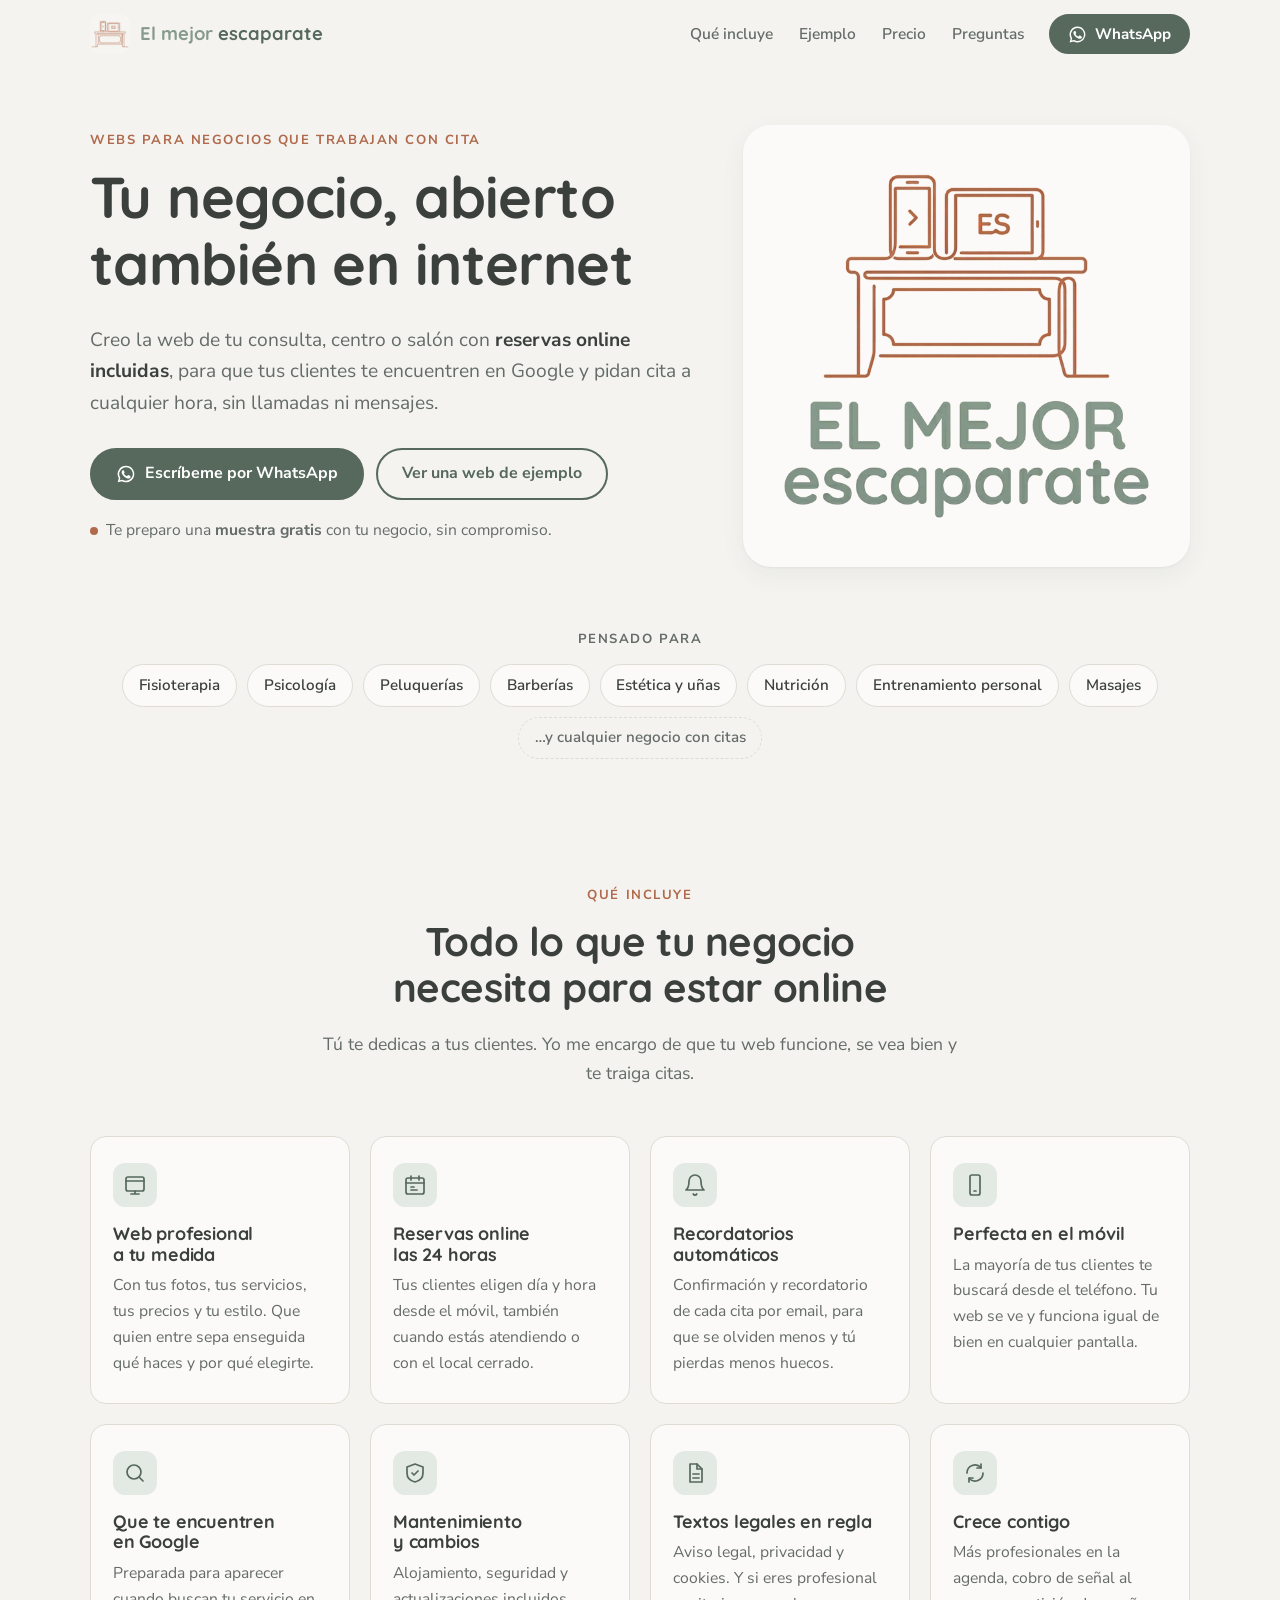
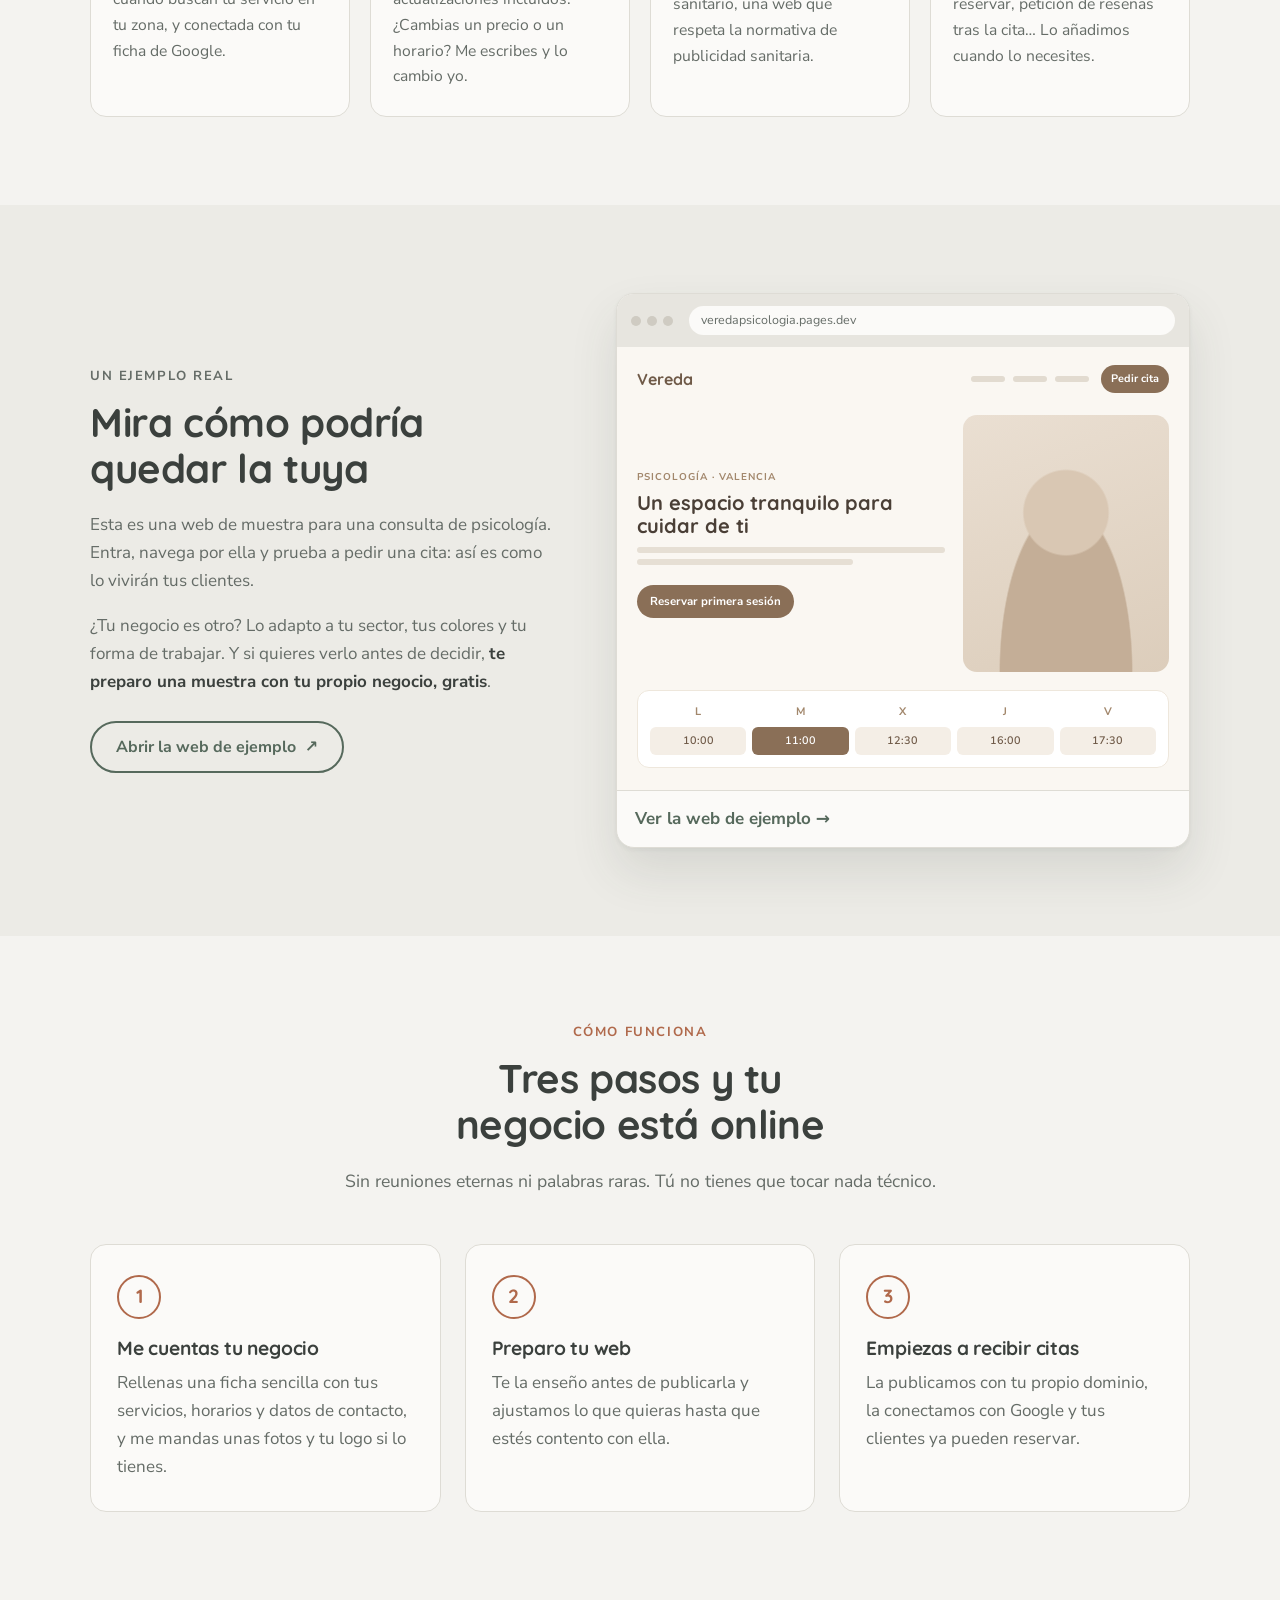
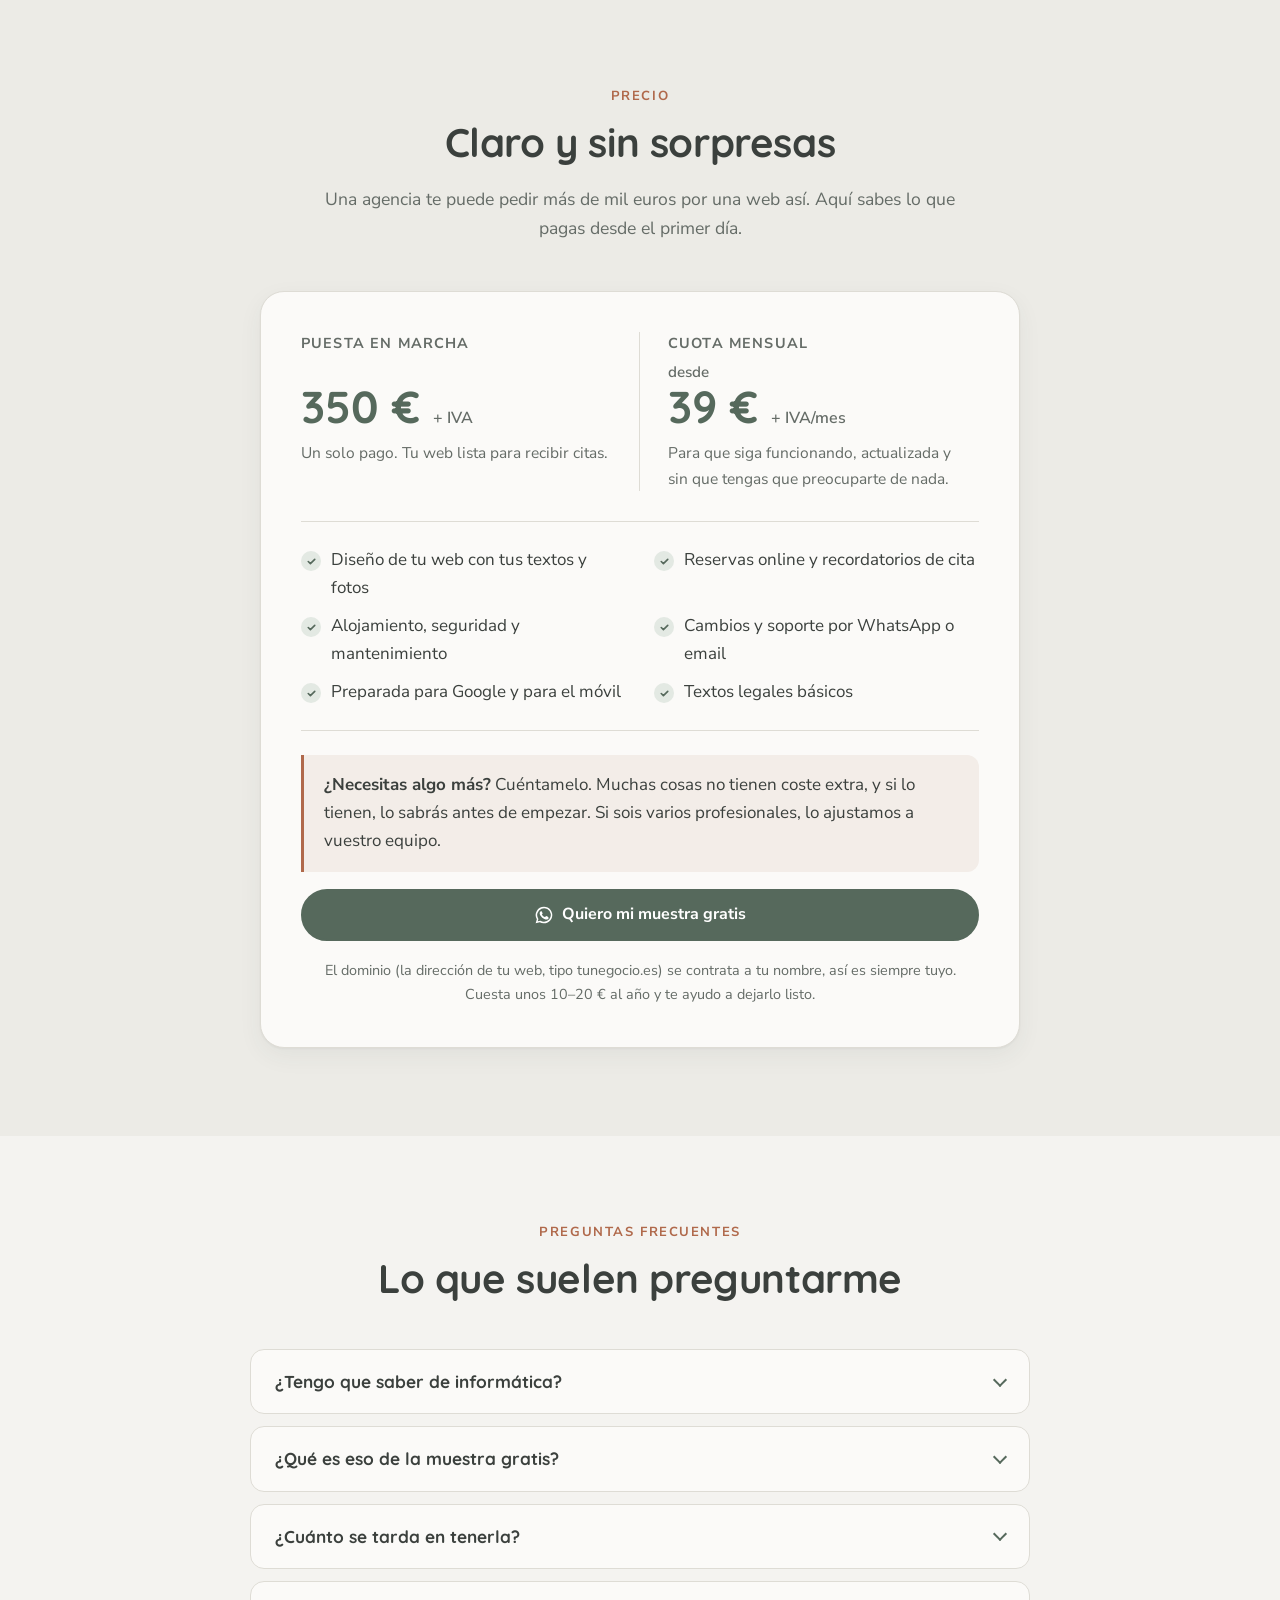
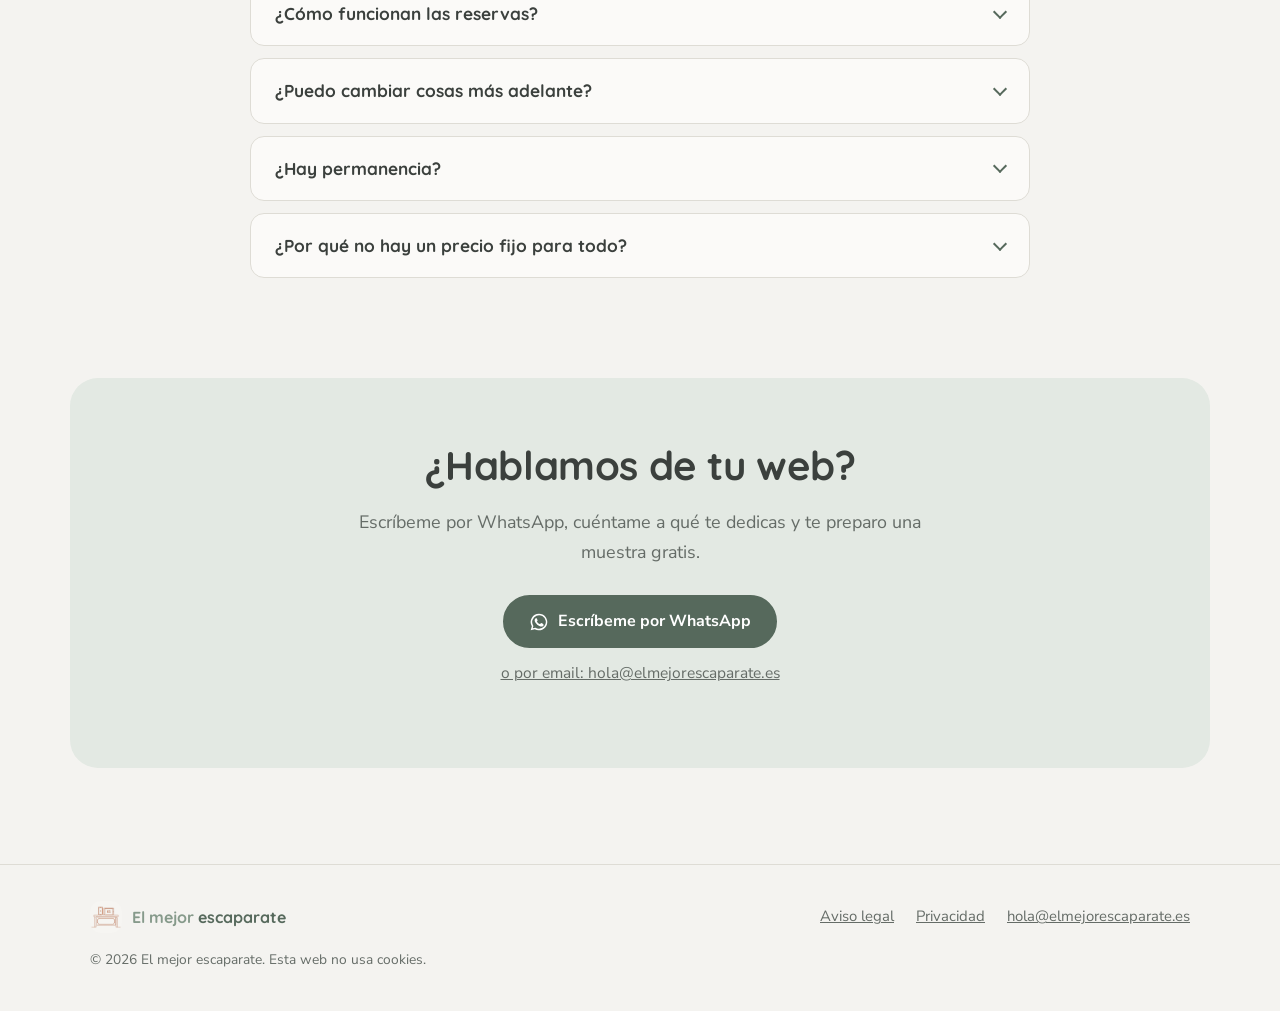
==== index.html @ 42805385 "Add files via upload" ====
<!doctype html>
<html lang="es">
<head>
<meta charset="utf-8">
<meta name="viewport" content="width=device-width, initial-scale=1">
<title>El mejor escaparate · Webs con reservas online para tu negocio</title>
<meta name="description" content="Webs profesionales con reservas online para fisios, psicólogos, peluquerías, estética y negocios que trabajan con cita. 350 € + IVA y desde 39 €/mes. Te preparo una muestra gratis.">
<meta name="robots" content="index, follow, max-image-preview:large">
<!-- ⚠️ Cambia "elmejorescaparate.es" en todo el proyecto si tu dominio es otro. -->
<link rel="canonical" href="https://elmejorescaparate.es/">
<meta name="theme-color" content="#F4F3F0">

<meta property="og:type" content="website">
<meta property="og:locale" content="es_ES">
<meta property="og:site_name" content="El mejor escaparate">
<meta property="og:title" content="El mejor escaparate · Tu negocio, abierto también en internet">
<meta property="og:description" content="Webs con reservas online para negocios que trabajan con cita. Te preparo una muestra gratis.">
<meta property="og:url" content="https://elmejorescaparate.es/">
<meta property="og:image" content="https://elmejorescaparate.es/assets/img/compartir.png">
<meta name="twitter:card" content="summary_large_image">
<meta name="twitter:image" content="https://elmejorescaparate.es/assets/img/compartir.png">

<link rel="icon" type="image/png" sizes="32x32" href="assets/img/favicon-32.png">
<link rel="apple-touch-icon" href="assets/img/apple-touch-icon.png">
<link rel="preload" href="assets/fuentes/quicksand-latin-700-normal.woff2" as="font" type="font/woff2" crossorigin>
<link rel="preload" href="assets/fuentes/nunito-sans-latin-400-normal.woff2" as="font" type="font/woff2" crossorigin>
<link rel="stylesheet" href="styles.css?v=20261019">

<script type="application/ld+json">
{
  "@context": "https://schema.org",
  "@type": "ProfessionalService",
  "name": "El mejor escaparate",
  "url": "https://elmejorescaparate.es/",
  "logo": "https://elmejorescaparate.es/assets/img/logo.png",
  "description": "Diseño de webs con reservas online para negocios que trabajan con cita: fisioterapia, psicología, peluquerías, estética y más.",
  "areaServed": "ES",
  "priceRange": "€€",
  "makesOffer": {
    "@type": "Offer",
    "name": "Web con reservas online",
    "price": "350",
    "priceCurrency": "EUR",
    "description": "Puesta en marcha 350 € + IVA. Cuota mensual desde 39 € + IVA."
  }
}
</script>
</head>
<body>

<a class="saltar" href="#contenido">Saltar al contenido</a>

<header class="cabecera">
  <div class="envoltura cabecera-in">
    <a class="marca" href="#inicio" aria-label="El mejor escaparate, inicio">
      <img src="assets/img/apple-touch-icon.png" alt="" width="40" height="40">
      <span>El mejor <b>escaparate</b></span>
    </a>
    <nav class="menu" aria-label="Principal">
      <a href="#servicios">Qué incluye</a>
      <a href="#ejemplo">Ejemplo</a>
      <a href="#precio">Precio</a>
      <a href="#preguntas">Preguntas</a>
    </nav>
    <a class="boton boton-peq" href="https://wa.me/34600000000?text=Hola%2C%20me%20interesa%20una%20web%20para%20mi%20negocio" target="_blank" rel="noopener">
      <svg aria-hidden="true" viewBox="0 0 24 24"><use href="#i-wa"/></svg> WhatsApp
    </a>
  </div>
</header>

<main id="contenido">

  <!-- PORTADA -->
  <section class="portada" id="inicio">
    <div class="envoltura portada-in">
      <div class="portada-texto">
        <p class="antetitulo">Webs para negocios que trabajan con cita</p>
        <h1>Tu negocio, abierto también en&nbsp;internet</h1>
        <p class="entrada">Creo la web de tu consulta, centro o salón con <strong>reservas online incluidas</strong>, para que tus clientes te encuentren en Google y pidan cita a cualquier hora, sin llamadas ni mensajes.</p>
        <div class="acciones">
          <a class="boton" href="https://wa.me/34600000000?text=Hola%2C%20me%20interesa%20una%20web%20para%20mi%20negocio" target="_blank" rel="noopener">
            <svg aria-hidden="true" viewBox="0 0 24 24"><use href="#i-wa"/></svg> Escríbeme por WhatsApp
          </a>
          <a class="boton boton-sec" href="#ejemplo">Ver una web de ejemplo</a>
        </div>
        <p class="nota-portada"><span>Te preparo una <strong>muestra gratis</strong> con tu negocio, sin compromiso.</span></p>
      </div>
      <div class="portada-logo">
        <picture>
          <source srcset="assets/img/logo.webp" type="image/webp">
          <img src="assets/img/logo.png" alt="El mejor escaparate" width="604" height="572" fetchpriority="high">
        </picture>
      </div>
    </div>
  </section>

  <!-- PARA QUIÉN -->
  <section class="sectores" aria-labelledby="t-sectores">
    <div class="envoltura">
      <h2 id="t-sectores" class="titulo-peq">Pensado para</h2>
      <ul class="chips">
        <li>Fisioterapia</li>
        <li>Psicología</li>
        <li>Peluquerías</li>
        <li>Barberías</li>
        <li>Estética y uñas</li>
        <li>Nutrición</li>
        <li>Entrenamiento personal</li>
        <li>Masajes</li>
        <li>…y cualquier negocio con citas</li>
      </ul>
    </div>
  </section>

  <!-- SERVICIOS -->
  <section class="bloque" id="servicios" aria-labelledby="t-servicios">
    <div class="envoltura">
      <div class="cabeza-bloque">
        <p class="antetitulo">Qué incluye</p>
        <h2 id="t-servicios">Todo lo que tu negocio necesita para estar online</h2>
        <p>Tú te dedicas a tus clientes. Yo me encargo de que tu web funcione, se vea bien y te traiga citas.</p>
      </div>

      <div class="rejilla-servicios">
        <article class="servicio">
          <svg aria-hidden="true" viewBox="0 0 24 24"><rect x="3" y="4" width="18" height="14" rx="2"/><path d="M3 8h18M8 21h8M12 18v3"/></svg>
          <h3>Web profesional a tu medida</h3>
          <p>Con tus fotos, tus servicios, tus precios y tu estilo. Que quien entre sepa enseguida qué haces y por qué elegirte.</p>
        </article>
        <article class="servicio">
          <svg aria-hidden="true" viewBox="0 0 24 24"><rect x="3" y="5" width="18" height="16" rx="2"/><path d="M3 10h18M8 3v4M16 3v4M8 14h3M8 17h6"/></svg>
          <h3>Reservas online las 24 horas</h3>
          <p>Tus clientes eligen día y hora desde el móvil, también cuando estás atendiendo o con el local cerrado.</p>
        </article>
        <article class="servicio">
          <svg aria-hidden="true" viewBox="0 0 24 24"><path d="M6 8a6 6 0 1 1 12 0c0 7 3 9 3 9H3s3-2 3-9"/><path d="M10.3 21a1.9 1.9 0 0 0 3.4 0"/></svg>
          <h3>Recordatorios automáticos</h3>
          <p>Confirmación y recordatorio de cada cita por email, para que se olviden menos y tú pierdas menos huecos.</p>
        </article>
        <article class="servicio">
          <svg aria-hidden="true" viewBox="0 0 24 24"><rect x="7" y="2" width="10" height="20" rx="2"/><path d="M11 18h2"/></svg>
          <h3>Perfecta en el móvil</h3>
          <p>La mayoría de tus clientes te buscará desde el teléfono. Tu web se ve y funciona igual de bien en cualquier pantalla.</p>
        </article>
        <article class="servicio">
          <svg aria-hidden="true" viewBox="0 0 24 24"><circle cx="11" cy="11" r="7"/><path d="m20 20-3.5-3.5"/></svg>
          <h3>Que te encuentren en Google</h3>
          <p>Preparada para aparecer cuando buscan tu servicio en tu zona, y conectada con tu ficha de Google.</p>
        </article>
        <article class="servicio">
          <svg aria-hidden="true" viewBox="0 0 24 24"><path d="M12 3 4 6v6c0 5 3.5 8 8 9 4.5-1 8-4 8-9V6z"/><path d="m9 12 2 2 4-4"/></svg>
          <h3>Mantenimiento y cambios</h3>
          <p>Alojamiento, seguridad y actualizaciones incluidos. ¿Cambias un precio o un horario? Me escribes y lo cambio yo.</p>
        </article>
        <article class="servicio">
          <svg aria-hidden="true" viewBox="0 0 24 24"><path d="M7 3h7l5 5v13H7z"/><path d="M14 3v5h5M10 13h6M10 17h6"/></svg>
          <h3>Textos legales en regla</h3>
          <p>Aviso legal, privacidad y cookies. Y si eres profesional sanitario, una web que respeta la normativa de publicidad sanitaria.</p>
        </article>
        <article class="servicio">
          <svg aria-hidden="true" viewBox="0 0 24 24"><path d="M4 12a8 8 0 0 1 14-5.3M20 12a8 8 0 0 1-14 5.3"/><path d="M18 3v4h-4M6 21v-4h4"/></svg>
          <h3>Crece contigo</h3>
          <p>Más profesionales en la agenda, cobro de señal al reservar, petición de reseñas tras la cita… Lo añadimos cuando lo necesites.</p>
        </article>
      </div>
    </div>
  </section>

  <!-- EJEMPLO -->
  <section class="bloque bloque-claro" id="ejemplo" aria-labelledby="t-ejemplo">
    <div class="envoltura ejemplo-in">
      <div class="ejemplo-texto">
        <p class="antetitulo">Un ejemplo real</p>
        <h2 id="t-ejemplo">Mira cómo podría quedar la tuya</h2>
        <p>Esta es una web de muestra para una consulta de psicología. Entra, navega por ella y prueba a pedir una cita: así es como lo vivirán tus clientes.</p>
        <p>¿Tu negocio es otro? Lo adapto a tu sector, tus colores y tu forma de trabajar. Y si quieres verlo antes de decidir, <strong>te preparo una muestra con tu propio negocio, gratis</strong>.</p>
        <a class="boton boton-sec" href="https://veredapsicologia.pages.dev/" target="_blank" rel="noopener">Abrir la web de ejemplo <span aria-hidden="true">↗</span></a>
      </div>

      <a class="navegador" href="https://veredapsicologia.pages.dev/" target="_blank" rel="noopener" aria-label="Abrir la web de ejemplo de una consulta de psicología (se abre en otra pestaña)">
        <div class="navegador-barra" aria-hidden="true">
          <span class="punto"></span><span class="punto"></span><span class="punto"></span>
          <span class="direccion">veredapsicologia.pages.dev</span>
        </div>
        <!-- Si quieres, sustituye esta vista dibujada por una captura real:
             <img src="assets/img/ejemplo.webp" alt="" width="1200" height="800"> -->
        <div class="mini" aria-hidden="true">
          <div class="mini-cab"><span class="mini-logo">Vereda</span><span class="mini-links"><i></i><i></i><i></i></span><span class="mini-btn">Pedir cita</span></div>
          <div class="mini-cuerpo">
            <div>
              <span class="mini-ante">Psicología · Valencia</span>
              <span class="mini-h">Un espacio tranquilo para cuidar de ti</span>
              <span class="mini-l"></span><span class="mini-l corta"></span>
              <span class="mini-btn grande">Reservar primera sesión</span>
            </div>
            <div class="mini-foto"></div>
          </div>
          <div class="mini-cal">
            <span>L</span><span>M</span><span>X</span><span>J</span><span>V</span>
            <b>10:00</b><b class="on">11:00</b><b>12:30</b><b>16:00</b><b>17:30</b>
          </div>
        </div>
        <span class="navegador-pie">Ver la web de ejemplo <span aria-hidden="true">→</span></span>
      </a>
    </div>
  </section>

  <!-- CÓMO FUNCIONA -->
  <section class="bloque" id="como" aria-labelledby="t-como">
    <div class="envoltura">
      <div class="cabeza-bloque">
        <p class="antetitulo">Cómo funciona</p>
        <h2 id="t-como">Tres pasos y tu negocio está online</h2>
        <p>Sin reuniones eternas ni palabras raras. Tú no tienes que tocar nada técnico.</p>
      </div>
      <ol class="pasos">
        <li>
          <span class="num">1</span>
          <h3>Me cuentas tu negocio</h3>
          <p>Rellenas una ficha sencilla con tus servicios, horarios y datos de contacto, y me mandas unas fotos y tu logo si lo tienes.</p>
        </li>
        <li>
          <span class="num">2</span>
          <h3>Preparo tu web</h3>
          <p>Te la enseño antes de publicarla y ajustamos lo que quieras hasta que estés contento con ella.</p>
        </li>
        <li>
          <span class="num">3</span>
          <h3>Empiezas a recibir citas</h3>
          <p>La publicamos con tu propio dominio, la conectamos con Google y tus clientes ya pueden reservar.</p>
        </li>
      </ol>
    </div>
  </section>

  <!-- PRECIO -->
  <section class="bloque bloque-claro" id="precio" aria-labelledby="t-precio">
    <div class="envoltura precio-in">
      <div class="cabeza-bloque">
        <p class="antetitulo">Precio</p>
        <h2 id="t-precio">Claro y sin sorpresas</h2>
        <p>Una agencia te puede pedir más de mil euros por una web así. Aquí sabes lo que pagas desde el primer día.</p>
      </div>

      <div class="tarjeta-precio">
        <div class="precio-cols">
          <div>
            <p class="precio-etiqueta">Puesta en marcha</p>
            <p class="precio-cifra">350&nbsp;€ <small>+ IVA</small></p>
            <p class="precio-sub">Un solo pago. Tu web lista para recibir citas.</p>
          </div>
          <div>
            <p class="precio-etiqueta">Cuota mensual</p>
            <p class="precio-cifra"><span class="desde">desde</span> 39&nbsp;€ <small>+ IVA/mes</small></p>
            <p class="precio-sub">Para que siga funcionando, actualizada y sin que tengas que preocuparte de nada.</p>
          </div>
        </div>
        <ul class="incluye">
          <li>Diseño de tu web con tus textos y fotos</li>
          <li>Reservas online y recordatorios de cita</li>
          <li>Alojamiento, seguridad y mantenimiento</li>
          <li>Cambios y soporte por WhatsApp o email</li>
          <li>Preparada para Google y para el móvil</li>
          <li>Textos legales básicos</li>
        </ul>
        <p class="precio-extra"><strong>¿Necesitas algo más?</strong> Cuéntamelo. Muchas cosas no tienen coste extra, y si lo tienen, lo sabrás antes de empezar. Si sois varios profesionales, lo ajustamos a vuestro equipo.</p>
        <a class="boton boton-ancho" href="https://wa.me/34600000000?text=Hola%2C%20quiero%20una%20muestra%20gratis%20de%20mi%20web" target="_blank" rel="noopener">
          <svg aria-hidden="true" viewBox="0 0 24 24"><use href="#i-wa"/></svg> Quiero mi muestra gratis
        </a>
        <p class="precio-nota">El dominio (la dirección de tu web, tipo tunegocio.es) se contrata a tu nombre, así es siempre tuyo. Cuesta unos 10–20&nbsp;€ al año y te ayudo a dejarlo listo.</p>
      </div>
    </div>
  </section>

  <!-- PREGUNTAS -->
  <section class="bloque" id="preguntas" aria-labelledby="t-preguntas">
    <div class="envoltura estrecha">
      <div class="cabeza-bloque">
        <p class="antetitulo">Preguntas frecuentes</p>
        <h2 id="t-preguntas">Lo que suelen preguntarme</h2>
      </div>
      <div class="faq">
        <details>
          <summary>¿Tengo que saber de informática?</summary>
          <p>No. Tú me das la información de tu negocio y yo me encargo de todo lo demás: diseño, publicación, reservas y mantenimiento.</p>
        </details>
        <details>
          <summary>¿Qué es eso de la muestra gratis?</summary>
          <p>Antes de que pagues nada, preparo una versión de muestra con el nombre y los servicios de tu negocio para que veas cómo quedaría. Si te convence, seguimos; si no, sin compromiso.</p>
        </details>
        <details>
          <summary>¿Cuánto se tarda en tenerla?</summary>
          <p>Normalmente unos pocos días desde que tengo tu información y tus fotos. Lo que más tiempo lleva suele ser reunir los textos, y ahí también te ayudo.</p>
        </details>
        <details>
          <summary>¿Cómo funcionan las reservas?</summary>
          <p>Tu cliente entra en la web, elige el servicio, el día y la hora libres, y deja sus datos. A ti te llega el aviso con la cita y a él la confirmación y un recordatorio antes de la cita. Tú decides tus horarios y tus días libres.</p>
        </details>
        <details>
          <summary>¿Puedo cambiar cosas más adelante?</summary>
          <p>Sí. Un precio nuevo, otro horario, una foto, un servicio más… Me escribes y lo actualizo. Está incluido en la cuota mensual.</p>
        </details>
        <details>
          <summary>¿Hay permanencia?</summary>
          <p>No. Si un día decides dejarlo, me avisas y damos de baja la web. El dominio sigue siendo tuyo.</p>
        </details>
        <details>
          <summary>¿Por qué no hay un precio fijo para todo?</summary>
          <p>Porque no es lo mismo una persona sola que un centro con cinco profesionales. La base es la misma para todos y, si necesitas algo más, te digo antes si tiene coste o no.</p>
        </details>
      </div>
    </div>
  </section>

  <!-- CIERRE -->
  <section class="cierre" aria-labelledby="t-cierre">
    <div class="envoltura cierre-in">
      <h2 id="t-cierre">¿Hablamos de tu web?</h2>
      <p>Escríbeme por WhatsApp, cuéntame a qué te dedicas y te preparo una muestra gratis.</p>
      <div class="acciones centro">
        <a class="boton" href="https://wa.me/34600000000?text=Hola%2C%20me%20interesa%20una%20web%20para%20mi%20negocio" target="_blank" rel="noopener">
          <svg aria-hidden="true" viewBox="0 0 24 24"><use href="#i-wa"/></svg> Escríbeme por WhatsApp
        </a>
        <a class="enlace-email" href="mailto:hola@elmejorescaparate.es">o por email: hola@elmejorescaparate.es</a>
      </div>
    </div>
  </section>

</main>

<footer class="pie">
  <div class="envoltura pie-in">
    <div class="marca marca-pie">
      <img src="assets/img/apple-touch-icon.png" alt="" width="32" height="32" loading="lazy">
      <span>El mejor <b>escaparate</b></span>
    </div>
    <nav aria-label="Legal">
      <a href="aviso-legal.html">Aviso legal</a>
      <a href="privacidad.html">Privacidad</a>
      <a href="mailto:hola@elmejorescaparate.es">hola@elmejorescaparate.es</a>
    </nav>
    <p class="pie-nota">© <span id="anio">2026</span> El mejor escaparate. Esta web no usa cookies.</p>
  </div>
</footer>

<a class="wa-flotante" href="https://wa.me/34600000000?text=Hola%2C%20me%20interesa%20una%20web%20para%20mi%20negocio" target="_blank" rel="noopener" aria-label="Escríbeme por WhatsApp">
  <svg aria-hidden="true" viewBox="0 0 24 24"><use href="#i-wa"/></svg>
</a>

<svg width="0" height="0" style="position:absolute" aria-hidden="true">
  <symbol id="i-wa" viewBox="0 0 24 24"><path fill="currentColor" stroke="none" d="M12 2a10 10 0 0 0-8.6 15.1L2 22l5-1.3A10 10 0 1 0 12 2zm0 18.2a8.2 8.2 0 0 1-4.2-1.2l-.3-.2-3 .8.8-2.9-.2-.3A8.2 8.2 0 1 1 12 20.2zm4.5-6.1c-.2-.1-1.5-.7-1.7-.8-.2-.1-.4-.1-.6.1l-.8 1c-.1.2-.3.2-.5.1a6.7 6.7 0 0 1-3.3-2.9c-.3-.4.2-.4.7-1.4.1-.2 0-.3 0-.4l-.8-1.8c-.2-.5-.4-.4-.6-.4h-.5a1 1 0 0 0-.7.3 3 3 0 0 0-.9 2.2 5.2 5.2 0 0 0 1.1 2.7 11.8 11.8 0 0 0 4.5 4c1.7.7 2.3.8 3.2.6a2.7 2.7 0 0 0 1.8-1.2 2.2 2.2 0 0 0 .1-1.3c0-.1-.2-.2-.5-.3z"/></symbol>
</svg>

<script>
  document.getElementById('anio').textContent = new Date().getFullYear();
  var cab = document.querySelector('.cabecera');
  addEventListener('scroll', function () { cab.classList.toggle('con-sombra', scrollY > 8); }, { passive: true });
</script>
</body>
</html>
---- styles.css ----
/* El mejor escaparate — estilos
   Paleta tomada del logo: verde salvia + terracota, sobre grises cálidos muy claros. */

@font-face { font-family: "Quicksand"; font-weight: 500; font-display: swap; src: url("assets/fuentes/quicksand-latin-500-normal.woff2") format("woff2"); }
@font-face { font-family: "Quicksand"; font-weight: 700; font-display: swap; src: url("assets/fuentes/quicksand-latin-700-normal.woff2") format("woff2"); }
@font-face { font-family: "Nunito Sans"; font-weight: 400; font-display: swap; src: url("assets/fuentes/nunito-sans-latin-400-normal.woff2") format("woff2"); }
@font-face { font-family: "Nunito Sans"; font-weight: 600; font-display: swap; src: url("assets/fuentes/nunito-sans-latin-600-normal.woff2") format("woff2"); }
@font-face { font-family: "Nunito Sans"; font-weight: 700; font-display: swap; src: url("assets/fuentes/nunito-sans-latin-700-normal.woff2") format("woff2"); }

:root {
  --fondo: #F4F3F0;
  --fondo-2: #ECEBE6;
  --superficie: #FBFAF8;
  --linea: #DEDCD5;
  --texto: #3B403D;
  --texto-suave: #656C67;
  --salvia: #869A8B;        /* color del logotipo */
  --salvia-osc: #56695C;    /* botones y textos de acento (contraste AA) */
  --salvia-claro: #E3E9E3;
  --terracota: #B0694B;     /* color del dibujo del logo, solo para detalles */
  --radio: 16px;
  --sombra: 0 1px 2px rgba(59,64,61,.05), 0 8px 24px rgba(59,64,61,.06);
  --titulos: "Quicksand", "Nunito Sans", system-ui, sans-serif;
  --cuerpo: "Nunito Sans", system-ui, -apple-system, "Segoe UI", sans-serif;
}

*, *::before, *::after { box-sizing: border-box; }
html { scroll-behavior: smooth; -webkit-text-size-adjust: 100%; }
@media (prefers-reduced-motion: reduce) { html { scroll-behavior: auto; } * { transition: none !important; } }
body { margin: 0; background: var(--fondo); color: var(--texto); font: 400 1.0625rem/1.65 var(--cuerpo); }
img, svg { display: block; max-width: 100%; height: auto; }
a { color: var(--salvia-osc); }
h1, h2, h3 { font-family: var(--titulos); font-weight: 700; line-height: 1.15; margin: 0 0 .5em; color: var(--texto); letter-spacing: -.01em; text-wrap: balance; }
h1 { font-size: clamp(2.2rem, 5.2vw, 3.6rem); }
h2 { font-size: clamp(1.75rem, 3.6vw, 2.5rem); }
h3 { font-size: 1.2rem; }
p { margin: 0 0 1em; }
:focus-visible { outline: 3px solid var(--terracota); outline-offset: 3px; border-radius: 6px; }

.saltar { position: absolute; left: -999px; top: 8px; background: var(--superficie); padding: 8px 14px; border-radius: 8px; z-index: 100; }
.saltar:focus { left: 16px; }

.envoltura { width: 100%; max-width: 1140px; margin: 0 auto; padding: 0 20px; }
.estrecha { max-width: 820px; }

/* Botones */
.boton { display: inline-flex; align-items: center; justify-content: center; gap: .55em; padding: .9em 1.5em; border-radius: 999px; background: var(--salvia-osc); color: #fff; font: 700 1rem/1.2 var(--cuerpo); text-decoration: none; border: 2px solid var(--salvia-osc); transition: background .2s, transform .2s; }
.boton:hover { background: #4A5B4F; border-color: #4A5B4F; transform: translateY(-1px); }
.boton svg { width: 1.25em; height: 1.25em; }
.boton-sec { background: transparent; color: var(--salvia-osc); }
.boton-sec:hover { background: var(--salvia-claro); border-color: var(--salvia-osc); }
.boton-peq { padding: .55em 1.1em; font-size: .95rem; }
.boton-ancho { width: 100%; }

/* Cabecera */
.cabecera { position: sticky; top: 0; z-index: 50; background: rgba(244,243,240,.88); backdrop-filter: saturate(140%) blur(10px); -webkit-backdrop-filter: saturate(140%) blur(10px); border-bottom: 1px solid transparent; }
.cabecera.con-sombra { border-bottom-color: var(--linea); }
.cabecera-in { display: flex; align-items: center; gap: 24px; min-height: 68px; }
.marca { display: flex; align-items: center; gap: 10px; text-decoration: none; color: var(--salvia); font: 700 1.15rem/1 var(--titulos); }
.marca img { border-radius: 10px; }
.marca b { font-weight: 700; color: var(--salvia-osc); }
.menu { display: flex; gap: 26px; margin-left: auto; }
.menu a { color: var(--texto-suave); text-decoration: none; font-weight: 600; font-size: .97rem; }
.menu a:hover { color: var(--salvia-osc); }

/* Portada */
.portada { padding: 56px 0 40px; }
.portada-in { display: grid; grid-template-columns: 1.15fr .85fr; gap: 48px; align-items: center; }
.antetitulo { font: 700 .82rem/1.3 var(--cuerpo); letter-spacing: .12em; text-transform: uppercase; color: var(--terracota); margin-bottom: 14px; }
.entrada { font-size: 1.2rem; color: var(--texto-suave); max-width: 34em; }
.entrada strong { color: var(--texto); }
.acciones { display: flex; flex-wrap: wrap; gap: 12px; margin: 28px 0 18px; }
.acciones.centro { justify-content: center; align-items: center; flex-direction: column; }
.nota-portada { font-size: .98rem; color: var(--texto-suave); display: flex; align-items: center; gap: 8px; }
.nota-portada::before { content: ""; width: 8px; height: 8px; border-radius: 50%; background: var(--terracota); flex: none; }
.portada-logo { background: var(--superficie); border-radius: 28px; padding: 36px 28px; box-shadow: var(--sombra); }
.portada-logo img { margin: 0 auto; width: 100%; max-width: 420px; }

/* Sectores */
.sectores { padding: 24px 0 40px; }
.titulo-peq { font: 700 .82rem/1.3 var(--cuerpo); letter-spacing: .12em; text-transform: uppercase; color: var(--texto-suave); text-align: center; margin-bottom: 16px; }
.chips { list-style: none; margin: 0; padding: 0; display: flex; flex-wrap: wrap; gap: 10px; justify-content: center; }
.chips li { padding: .5em 1.05em; border: 1px solid var(--linea); border-radius: 999px; background: var(--superficie); color: var(--texto); font-weight: 600; font-size: .95rem; }
.chips li:last-child { border-style: dashed; color: var(--texto-suave); background: transparent; }

/* Bloques */
.bloque { padding: 88px 0; }
.bloque-claro { background: var(--fondo-2); }
.cabeza-bloque { max-width: 640px; margin: 0 auto 48px; text-align: center; }
.cabeza-bloque > p:last-child { color: var(--texto-suave); font-size: 1.1rem; }

.rejilla-servicios { display: grid; grid-template-columns: repeat(4, 1fr); gap: 20px; }
.servicio { background: var(--superficie); border: 1px solid var(--linea); border-radius: var(--radio); padding: 26px 22px; }
.servicio svg { width: 44px; height: 44px; padding: 10px; border-radius: 12px; background: var(--salvia-claro); stroke: var(--salvia-osc); fill: none; stroke-width: 1.7; stroke-linecap: round; stroke-linejoin: round; margin-bottom: 16px; }
.servicio h3 { font-size: 1.12rem; }
.servicio p { color: var(--texto-suave); font-size: .98rem; margin: 0; }

/* Ejemplo */
.ejemplo-in { display: grid; grid-template-columns: .9fr 1.1fr; gap: 56px; align-items: center; }
.ejemplo-texto p { color: var(--texto-suave); }
.ejemplo-texto strong { color: var(--texto); }
.ejemplo-texto .boton { margin-top: 8px; }

.navegador { display: block; text-decoration: none; color: inherit; background: var(--superficie); border-radius: 18px; overflow: hidden; box-shadow: 0 2px 4px rgba(59,64,61,.06), 0 24px 48px rgba(59,64,61,.12); border: 1px solid var(--linea); transition: transform .3s, box-shadow .3s; }
.navegador:hover { transform: translateY(-4px) rotate(-.3deg); box-shadow: 0 2px 4px rgba(59,64,61,.06), 0 32px 60px rgba(59,64,61,.16); }
.navegador-barra { display: flex; align-items: center; gap: 6px; padding: 12px 14px; background: #E7E5DF; }
.punto { width: 10px; height: 10px; border-radius: 50%; background: #CFCBC2; }
.direccion { margin-left: 10px; flex: 1; background: var(--superficie); border-radius: 999px; padding: 4px 12px; font-size: .78rem; color: var(--texto-suave); white-space: nowrap; overflow: hidden; text-overflow: ellipsis; }
.navegador-pie { display: block; padding: 14px 18px; border-top: 1px solid var(--linea); font-weight: 700; color: var(--salvia-osc); }

/* Vista dibujada de la demo */
.mini { padding: 18px 20px 22px; background: #FAF7F2; }
.mini-cab { display: flex; align-items: center; gap: 12px; margin-bottom: 22px; }
.mini-logo { font: 700 1rem/1 var(--titulos); color: #6F5A48; }
.mini-links { display: flex; gap: 8px; margin-left: auto; }
.mini-links i { width: 34px; height: 6px; border-radius: 4px; background: #E2DBD0; }
.mini-btn { font-size: .68rem; font-weight: 700; color: #fff; background: #8A6F57; border-radius: 999px; padding: 5px 10px; white-space: nowrap; }
.mini-btn.grande { display: inline-block; margin-top: 14px; font-size: .72rem; padding: 7px 13px; }
.mini-cuerpo { display: grid; grid-template-columns: 1.2fr .8fr; gap: 18px; align-items: center; }
.mini-ante { display: block; font-size: .62rem; letter-spacing: .1em; text-transform: uppercase; color: #A2876C; font-weight: 700; margin-bottom: 6px; }
.mini-h { display: block; font: 700 1.25rem/1.15 var(--titulos); color: #4A3F36; margin-bottom: 10px; }
.mini-l { display: block; height: 6px; border-radius: 4px; background: #E6DFD4; margin-bottom: 6px; }
.mini-l.corta { width: 70%; }
.mini-foto { aspect-ratio: 4/5; border-radius: 14px; background: radial-gradient(circle at 50% 38%, #D9C7B3 0 22%, transparent 23%), radial-gradient(ellipse at 50% 100%, #C4AE97 0 45%, transparent 46%), linear-gradient(160deg, #EADFD2, #DCCDBB); }
.mini-cal { display: grid; grid-template-columns: repeat(5, 1fr); gap: 6px; margin-top: 18px; padding: 12px; border-radius: 12px; background: #fff; border: 1px solid #EEE7DC; font-size: .68rem; text-align: center; }
.mini-cal span { color: #A2876C; font-weight: 700; }
.mini-cal b { font-weight: 600; padding: 5px 0; border-radius: 6px; background: #F4EEE6; color: #6F5A48; }
.mini-cal b.on { background: #8A6F57; color: #fff; }

/* Pasos */
.pasos { list-style: none; padding: 0; margin: 0; display: grid; grid-template-columns: repeat(3, 1fr); gap: 24px; counter-reset: paso; }
.pasos li { position: relative; background: var(--superficie); border: 1px solid var(--linea); border-radius: var(--radio); padding: 30px 26px; }
.num { display: grid; place-items: center; width: 44px; height: 44px; border-radius: 50%; border: 2px solid var(--terracota); color: var(--terracota); font: 700 1.2rem/1 var(--titulos); margin-bottom: 18px; }
.pasos p { color: var(--texto-suave); margin: 0; }

/* Precio */
.tarjeta-precio { max-width: 760px; margin: 0 auto; background: var(--superficie); border-radius: 24px; border: 1px solid var(--linea); box-shadow: var(--sombra); padding: 40px; }
.precio-cols { display: grid; grid-template-columns: 1fr 1fr; gap: 0; margin-bottom: 30px; }
.precio-cols > div { padding: 0 28px; }
.precio-cols > div:first-child { padding-left: 0; border-right: 1px solid var(--linea); }
.precio-etiqueta { font-weight: 700; color: var(--texto-suave); font-size: .9rem; text-transform: uppercase; letter-spacing: .08em; margin-bottom: 6px; }
.precio-cifra { font: 700 2.8rem/1.05 var(--titulos); color: var(--salvia-osc); margin-bottom: 10px; white-space: nowrap; }
.precio-cifra small { font: 600 1rem/1 var(--cuerpo); color: var(--texto-suave); }
.precio-cifra .desde { display: block; font: 600 .95rem/1.4 var(--cuerpo); color: var(--texto-suave); }
.precio-sub { color: var(--texto-suave); font-size: .97rem; margin: 0; }
.precio-cols > div:first-child .precio-cifra { padding-top: 1.33rem; }
.incluye { list-style: none; padding: 24px 0; margin: 0 0 24px; border-top: 1px solid var(--linea); border-bottom: 1px solid var(--linea); display: grid; grid-template-columns: 1fr 1fr; gap: 10px 28px; }
.incluye li { position: relative; padding-left: 30px; }
.incluye li::before { content: ""; position: absolute; left: 0; top: .3em; width: 20px; height: 20px; border-radius: 50%; background: var(--salvia-claro) url("data:image/svg+xml,%3Csvg xmlns='http://www.w3.org/2000/svg' viewBox='0 0 24 24' fill='none' stroke='%2356695C' stroke-width='3' stroke-linecap='round' stroke-linejoin='round'%3E%3Cpath d='m6 12 4 4 8-8'/%3E%3C/svg%3E") center/13px no-repeat; }
.precio-extra { background: #F3EDE8; border-left: 3px solid var(--terracota); border-radius: 0 12px 12px 0; padding: 16px 20px; color: var(--texto); }
.precio-nota { font-size: .9rem; color: var(--texto-suave); margin: 18px 0 0; text-align: center; }

/* FAQ */
.faq details { background: var(--superficie); border: 1px solid var(--linea); border-radius: 14px; margin-bottom: 12px; }
.faq summary { cursor: pointer; list-style: none; padding: 20px 56px 20px 24px; font: 700 1.08rem/1.35 var(--titulos); position: relative; }
.faq summary::-webkit-details-marker { display: none; }
.faq summary::after { content: ""; position: absolute; right: 24px; top: 50%; width: 10px; height: 10px; border-right: 2px solid var(--salvia-osc); border-bottom: 2px solid var(--salvia-osc); transform: translateY(-70%) rotate(45deg); transition: transform .2s; }
.faq details[open] summary::after { transform: translateY(-30%) rotate(-135deg); }
.faq details p { padding: 0 24px 20px; margin: 0; color: var(--texto-suave); }

/* Cierre */
.cierre { padding: 0 0 96px; }
.cierre-in { background: var(--salvia-claro); border-radius: 28px; padding: 64px 28px; text-align: center; }
.cierre p { color: var(--texto-suave); font-size: 1.12rem; max-width: 32em; margin: 0 auto; }
.enlace-email { color: var(--texto-suave); font-size: .97rem; }

/* Pie */
.pie { border-top: 1px solid var(--linea); padding: 36px 0 40px; font-size: .93rem; }
.pie-in { display: flex; flex-wrap: wrap; align-items: center; gap: 16px 32px; }
.marca-pie { font-size: 1rem; }
.pie nav { display: flex; flex-wrap: wrap; gap: 8px 22px; margin-left: auto; }
.pie nav a { color: var(--texto-suave); }
.pie-nota { width: 100%; margin: 0; color: var(--texto-suave); font-size: .86rem; }

/* WhatsApp flotante (solo móvil) */
.wa-flotante { display: none; position: fixed; right: 16px; bottom: 16px; z-index: 60; width: 58px; height: 58px; border-radius: 50%; background: var(--salvia-osc); color: #fff; place-items: center; box-shadow: 0 8px 24px rgba(59,64,61,.25); }
.wa-flotante svg { width: 30px; height: 30px; }

/* Páginas legales y 404 */
.legal { padding: 56px 0 88px; }
.legal h1 { font-size: clamp(2rem, 4vw, 2.6rem); }
.legal h2 { font-size: 1.35rem; margin-top: 2em; }
.legal p, .legal li { color: var(--texto-suave); }
.legal .pendiente { background: #F3EDE8; border-left: 3px solid var(--terracota); padding: 2px 6px; color: var(--texto); }
.volver { display: inline-block; margin-bottom: 28px; font-weight: 600; }
.error { min-height: 70vh; display: grid; place-items: center; text-align: center; padding: 40px 0; }
.error img { width: 180px; margin: 0 auto 24px; }

/* Responsive */
@media (max-width: 1020px) {
  .rejilla-servicios { grid-template-columns: repeat(2, 1fr); }
  .ejemplo-in { grid-template-columns: 1fr; gap: 40px; }
  .ejemplo-texto { max-width: 640px; }
}
@media (max-width: 820px) {
  .menu { display: none; }
  .cabecera-in { justify-content: space-between; }
  .portada { padding-top: 32px; }
  .portada-in { grid-template-columns: 1fr; gap: 32px; }
  .portada-logo { order: -1; padding: 20px; max-width: 360px; margin: 0 auto; width: 100%; }
  .portada-logo img { max-width: 260px; }
  .pasos { grid-template-columns: 1fr; }
  .bloque { padding: 64px 0; }
  .tarjeta-precio { padding: 28px 22px; }
  .precio-cols { grid-template-columns: 1fr; gap: 24px; }
  .precio-cols > div, .precio-cols > div:first-child { padding: 0; border-right: 0; }
  .precio-cols > div:first-child { padding-bottom: 24px; border-bottom: 1px solid var(--linea); }
  .precio-cols > div:first-child .precio-cifra { padding-top: 0; }
  .incluye { grid-template-columns: 1fr; }
  .wa-flotante { display: grid; }
  .cabecera .boton-peq { display: none; }
  .pie nav { margin-left: 0; }
  .pie { padding-bottom: 96px; }
}
@media (max-width: 520px) {
  body { font-size: 1rem; }
  .envoltura { padding: 0 16px; }
  .rejilla-servicios { grid-template-columns: 1fr; }
  .acciones .boton { width: 100%; }
  .entrada { font-size: 1.08rem; }
  .precio-cifra { font-size: 2.4rem; }
  .cierre-in { padding: 48px 20px; }
  .mini { padding: 14px; }
  .mini-h { font-size: 1rem; }
  .mini-links { display: none; }
}
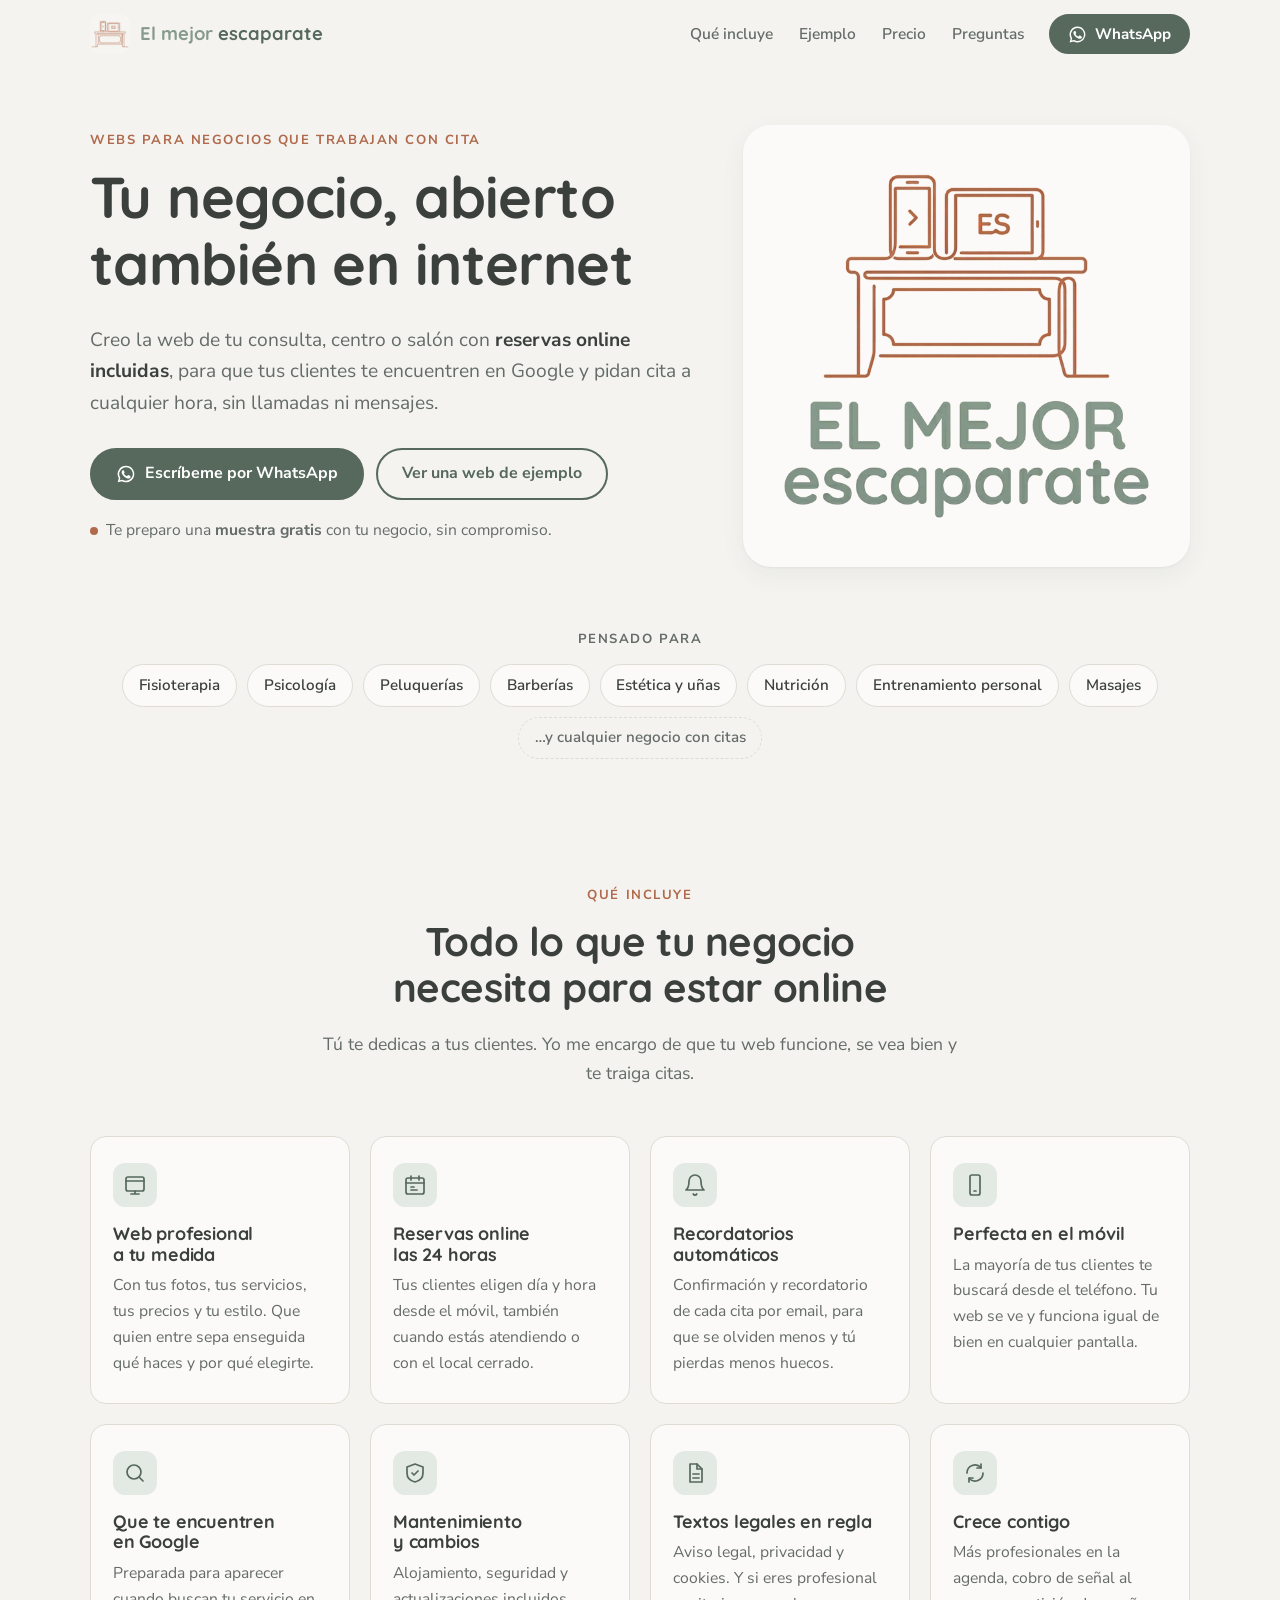
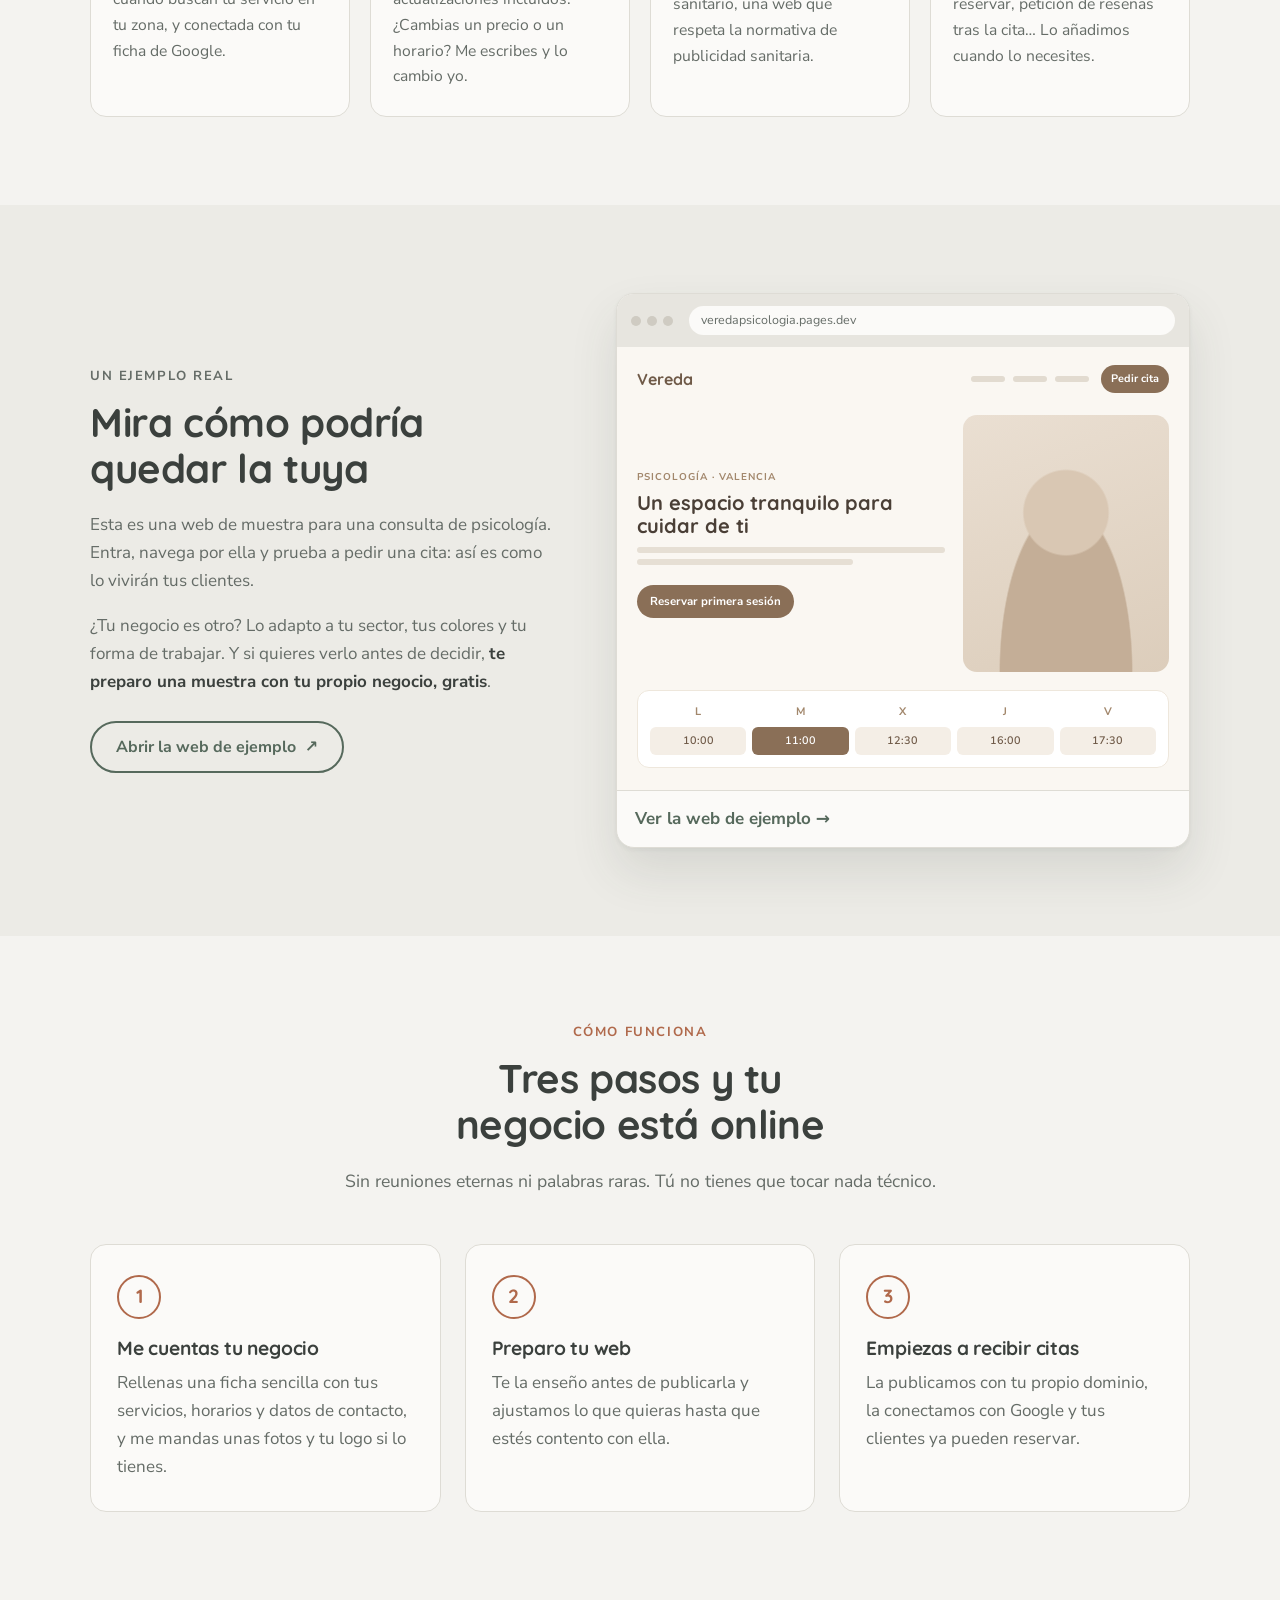
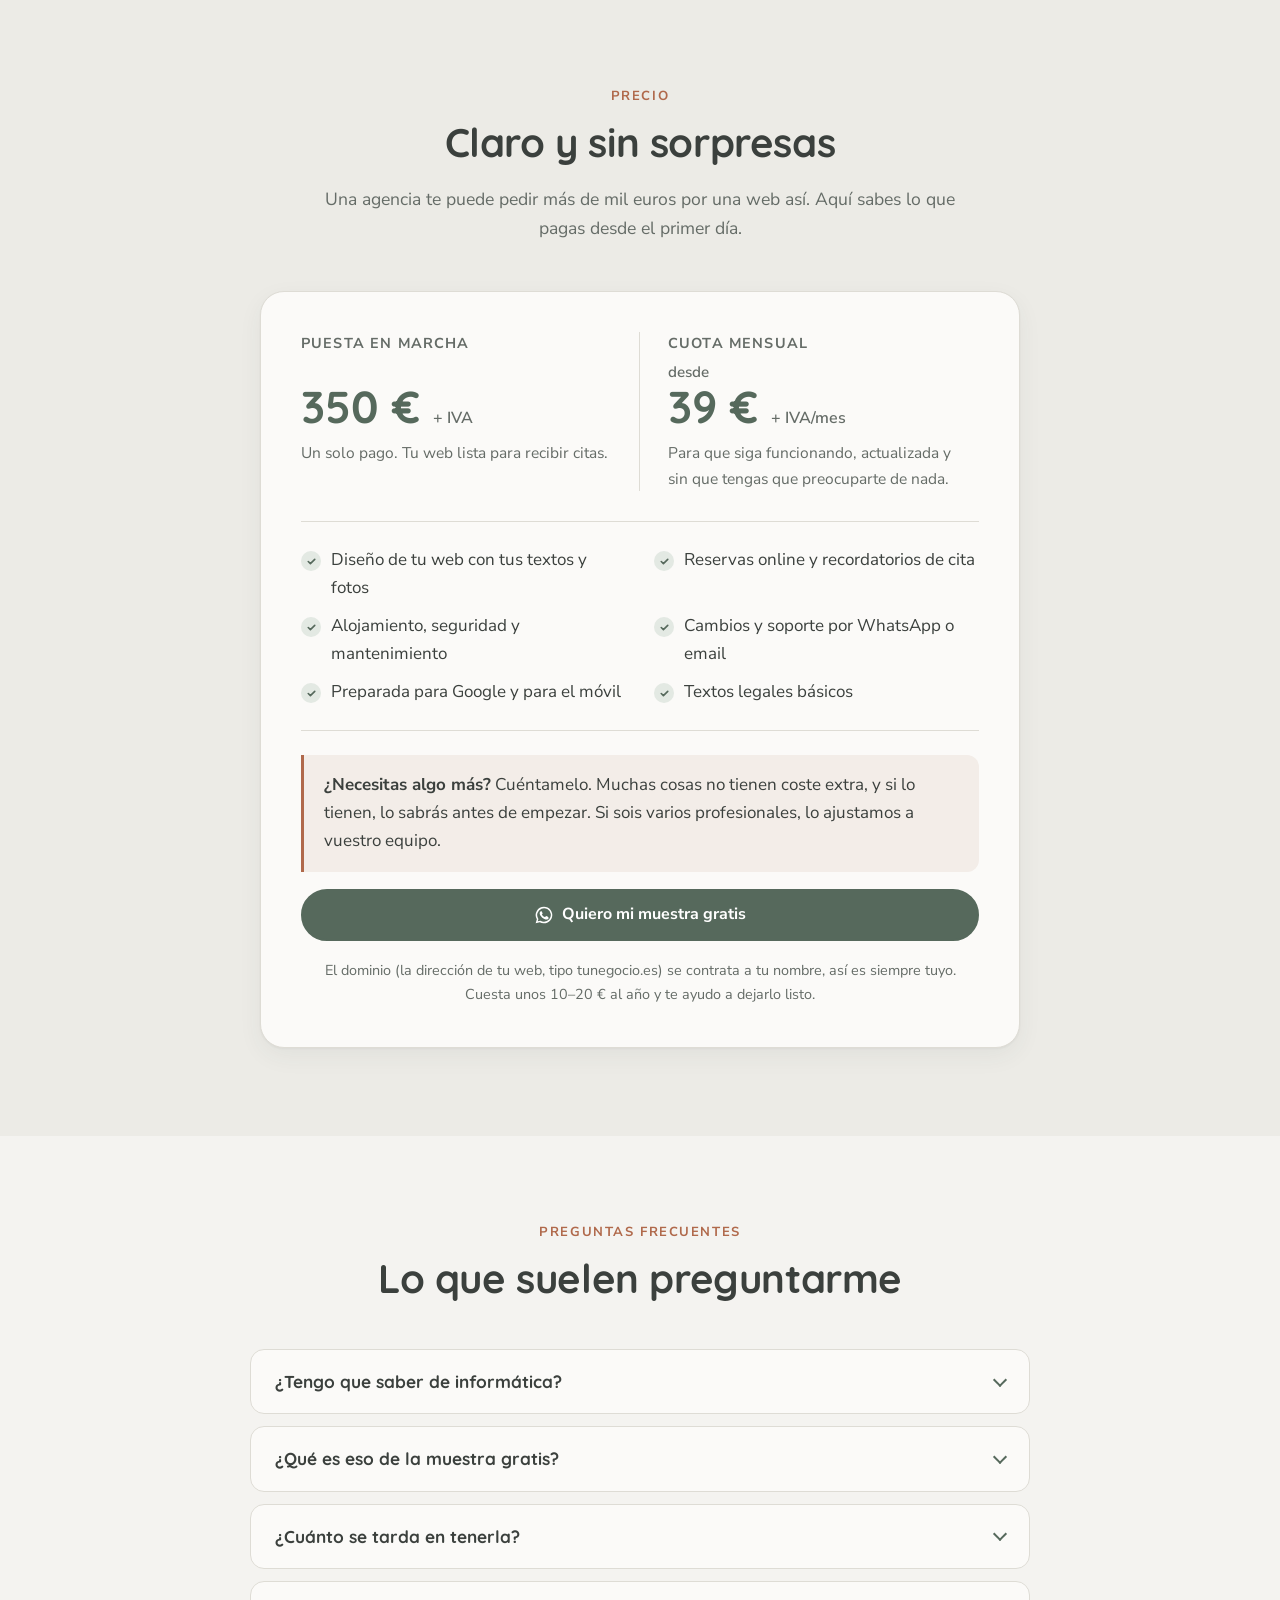
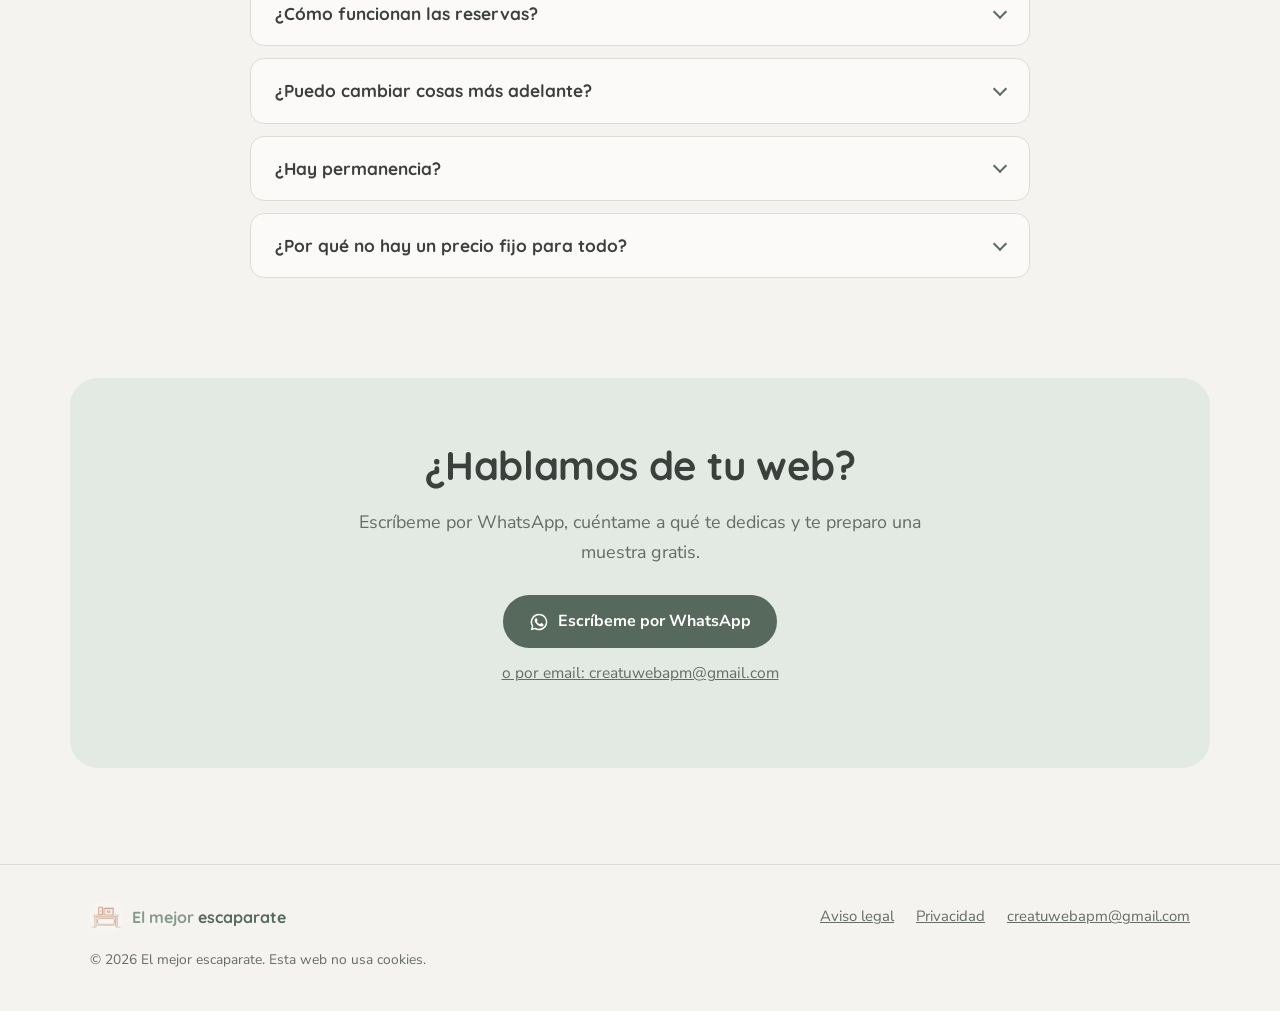
==== commit 2c7346bc: "Add files via upload" ====
--- a/index.html
+++ b/index.html
@@ -62,7 +62,7 @@
       <a href="#precio">Precio</a>
       <a href="#preguntas">Preguntas</a>
     </nav>
-    <a class="boton boton-peq" href="https://wa.me/34600000000?text=Hola%2C%20me%20interesa%20una%20web%20para%20mi%20negocio" target="_blank" rel="noopener">
+    <a class="boton boton-peq" href="https://wa.me/34652388218?text=Hola%2C%20me%20interesa%20una%20web%20para%20mi%20negocio" target="_blank" rel="noopener">
       <svg aria-hidden="true" viewBox="0 0 24 24"><use href="#i-wa"/></svg> WhatsApp
     </a>
   </div>
@@ -78,7 +78,7 @@
         <h1>Tu negocio, abierto también en&nbsp;internet</h1>
         <p class="entrada">Creo la web de tu consulta, centro o salón con <strong>reservas online incluidas</strong>, para que tus clientes te encuentren en Google y pidan cita a cualquier hora, sin llamadas ni mensajes.</p>
         <div class="acciones">
-          <a class="boton" href="https://wa.me/34600000000?text=Hola%2C%20me%20interesa%20una%20web%20para%20mi%20negocio" target="_blank" rel="noopener">
+          <a class="boton" href="https://wa.me/34652388218?text=Hola%2C%20me%20interesa%20una%20web%20para%20mi%20negocio" target="_blank" rel="noopener">
             <svg aria-hidden="true" viewBox="0 0 24 24"><use href="#i-wa"/></svg> Escríbeme por WhatsApp
           </a>
           <a class="boton boton-sec" href="#ejemplo">Ver una web de ejemplo</a>
@@ -264,7 +264,7 @@
           <li>Textos legales básicos</li>
         </ul>
         <p class="precio-extra"><strong>¿Necesitas algo más?</strong> Cuéntamelo. Muchas cosas no tienen coste extra, y si lo tienen, lo sabrás antes de empezar. Si sois varios profesionales, lo ajustamos a vuestro equipo.</p>
-        <a class="boton boton-ancho" href="https://wa.me/34600000000?text=Hola%2C%20quiero%20una%20muestra%20gratis%20de%20mi%20web" target="_blank" rel="noopener">
+        <a class="boton boton-ancho" href="https://wa.me/34652388218?text=Hola%2C%20quiero%20una%20muestra%20gratis%20de%20mi%20web" target="_blank" rel="noopener">
           <svg aria-hidden="true" viewBox="0 0 24 24"><use href="#i-wa"/></svg> Quiero mi muestra gratis
         </a>
         <p class="precio-nota">El dominio (la dirección de tu web, tipo tunegocio.es) se contrata a tu nombre, así es siempre tuyo. Cuesta unos 10–20&nbsp;€ al año y te ayudo a dejarlo listo.</p>
@@ -318,10 +318,10 @@
       <h2 id="t-cierre">¿Hablamos de tu web?</h2>
       <p>Escríbeme por WhatsApp, cuéntame a qué te dedicas y te preparo una muestra gratis.</p>
       <div class="acciones centro">
-        <a class="boton" href="https://wa.me/34600000000?text=Hola%2C%20me%20interesa%20una%20web%20para%20mi%20negocio" target="_blank" rel="noopener">
+        <a class="boton" href="https://wa.me/34652388218?text=Hola%2C%20me%20interesa%20una%20web%20para%20mi%20negocio" target="_blank" rel="noopener">
           <svg aria-hidden="true" viewBox="0 0 24 24"><use href="#i-wa"/></svg> Escríbeme por WhatsApp
         </a>
-        <a class="enlace-email" href="mailto:hola@elmejorescaparate.es">o por email: hola@elmejorescaparate.es</a>
+        <a class="enlace-email" href="mailto:creatuwebapm@gmail.com">o por email: creatuwebapm@gmail.com</a>
       </div>
     </div>
   </section>
@@ -337,13 +337,13 @@
     <nav aria-label="Legal">
       <a href="aviso-legal.html">Aviso legal</a>
       <a href="privacidad.html">Privacidad</a>
-      <a href="mailto:hola@elmejorescaparate.es">hola@elmejorescaparate.es</a>
+      <a href="mailto:creatuwebapm@gmail.com">creatuwebapm@gmail.com</a>
     </nav>
     <p class="pie-nota">© <span id="anio">2026</span> El mejor escaparate. Esta web no usa cookies.</p>
   </div>
 </footer>
 
-<a class="wa-flotante" href="https://wa.me/34600000000?text=Hola%2C%20me%20interesa%20una%20web%20para%20mi%20negocio" target="_blank" rel="noopener" aria-label="Escríbeme por WhatsApp">
+<a class="wa-flotante" href="https://wa.me/34652388218?text=Hola%2C%20me%20interesa%20una%20web%20para%20mi%20negocio" target="_blank" rel="noopener" aria-label="Escríbeme por WhatsApp">
   <svg aria-hidden="true" viewBox="0 0 24 24"><use href="#i-wa"/></svg>
 </a>
 
